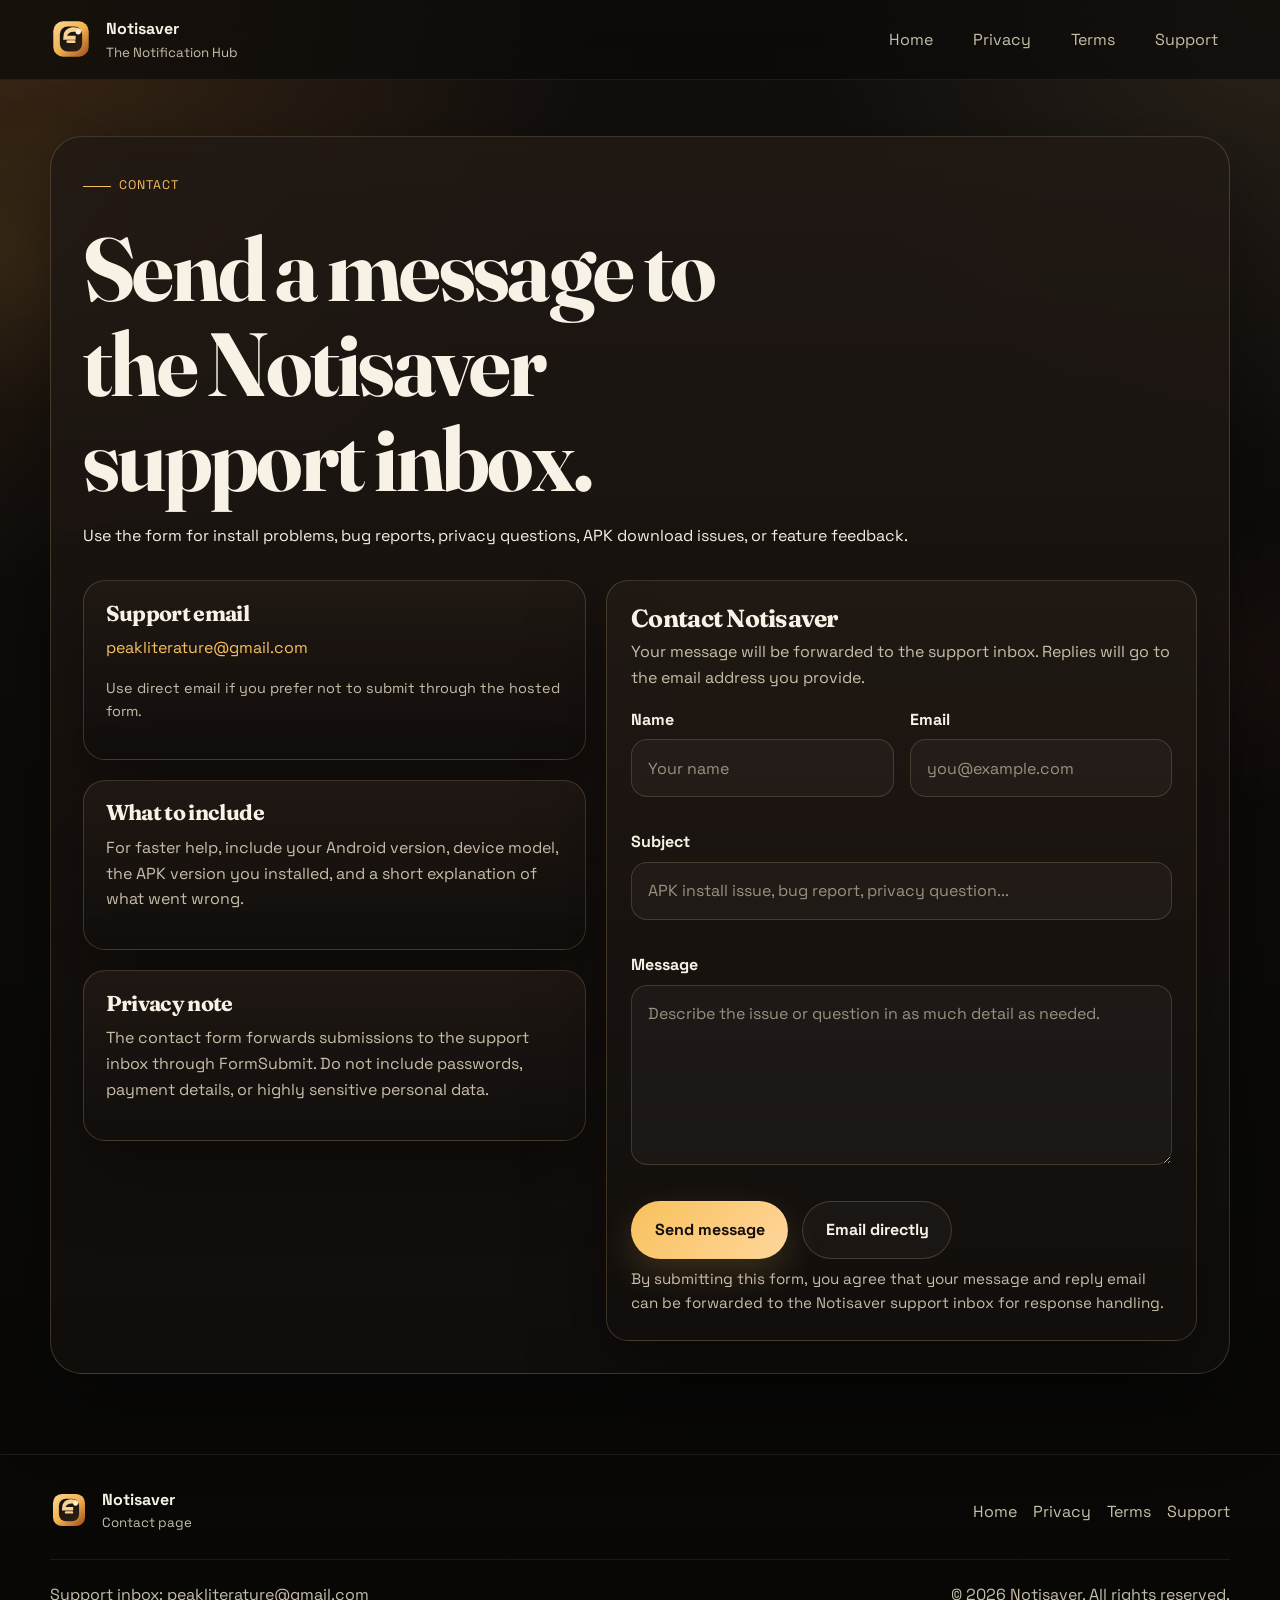
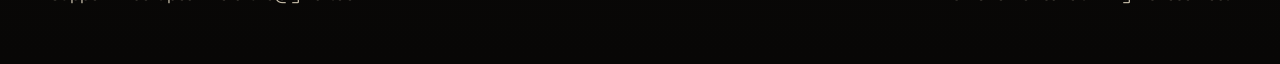
==== contact.html @ 17a8ab00 "Add contact form and refresh legal pages" ====
<!DOCTYPE html>
<html lang="en">
<head>
  <meta charset="utf-8">
  <meta name="viewport" content="width=device-width, initial-scale=1">
  <title>Contact | Notisaver</title>
  <meta name="description" content="Contact Notisaver support for install help, feedback, privacy questions, and APK issues.">
  <meta name="theme-color" content="#0f0d0c">
  <link rel="preconnect" href="https://fonts.googleapis.com">
  <link rel="preconnect" href="https://fonts.gstatic.com" crossorigin>
  <link href="https://fonts.googleapis.com/css2?family=Fraunces:opsz,wght@9..144,500;9..144,700&family=Space+Grotesk:wght@400;500;700&display=swap" rel="stylesheet">
  <link rel="icon" href="assets/icons/favicon.svg" type="image/svg+xml">
  <link rel="stylesheet" href="assets/css/styles.css">
  <script defer src="assets/js/site.js"></script>
</head>
<body class="inner-page">
  <a class="skip-link" href="#main">Skip to content</a>
  <div class="site-shell">
    <header class="site-header">
      <div class="container nav-wrap">
        <a class="brand" href="index.html" aria-label="Notisaver home">
          <img src="assets/icons/logo-mark.svg" alt="" width="42" height="42">
          <span>
            <strong>Notisaver</strong>
            <small>The Notification Hub</small>
          </span>
        </a>
        <button class="nav-toggle" type="button" aria-expanded="false" aria-controls="site-nav">
          <span></span>
          <span></span>
          <span></span>
          <span class="visually-hidden">Toggle navigation</span>
        </button>
        <nav class="site-nav" id="site-nav" aria-label="Primary">
          <a href="index.html">Home</a>
          <a href="privacy.html">Privacy</a>
          <a href="terms.html">Terms</a>
          <a href="support.html">Support</a>
        </nav>
      </div>
    </header>

    <main id="main" class="section">
      <div class="container legal-shell">
        <header class="page-hero">
          <p class="eyebrow">Contact</p>
          <h1>Send a message to the Notisaver support inbox.</h1>
          <p>Use the form for install problems, bug reports, privacy questions, APK download issues, or feature feedback.</p>
        </header>

        <section class="contact-layout">
          <div class="contact-methods">
            <article class="contact-method-card">
              <h2>Support email</h2>
              <p><a href="mailto:peakliterature@gmail.com">peakliterature@gmail.com</a></p>
              <p class="tiny-note">Use direct email if you prefer not to submit through the hosted form.</p>
            </article>

            <article class="contact-method-card">
              <h2>What to include</h2>
              <p>For faster help, include your Android version, device model, the APK version you installed, and a short explanation of what went wrong.</p>
            </article>

            <article class="contact-method-card">
              <h2>Privacy note</h2>
              <p>The contact form forwards submissions to the support inbox through FormSubmit. Do not include passwords, payment details, or highly sensitive personal data.</p>
            </article>
          </div>

          <form class="contact-form" action="https://formsubmit.co/peakliterature@gmail.com" method="POST" data-contact-form>
            <h2>Contact Notisaver</h2>
            <p>Your message will be forwarded to the support inbox. Replies will go to the email address you provide.</p>

            <input type="hidden" name="_subject" value="New Notisaver contact request">
            <input type="hidden" name="_template" value="table">
            <input type="hidden" name="_autoresponse" value="Thanks for contacting Notisaver. Your message has been received. If a reply is needed, the support inbox will respond to the email address you submitted.">
            <input type="hidden" name="_next" value="">
            <input type="hidden" name="_url" value="">
            <input type="hidden" name="_captcha" value="true">

            <div class="form-honeypot" aria-hidden="true">
              <label for="website">Website</label>
              <input id="website" type="text" name="_honey" tabindex="-1" autocomplete="off">
            </div>

            <div class="form-grid">
              <div class="form-field">
                <label for="contact-name">Name</label>
                <input id="contact-name" type="text" name="name" placeholder="Your name" required>
              </div>

              <div class="form-field">
                <label for="contact-email">Email</label>
                <input id="contact-email" type="email" name="email" placeholder="you@example.com" required>
              </div>

              <div class="form-field field-span">
                <label for="contact-subject">Subject</label>
                <input id="contact-subject" type="text" name="topic" placeholder="APK install issue, bug report, privacy question..." required>
              </div>

              <div class="form-field field-span">
                <label for="contact-message">Message</label>
                <textarea id="contact-message" name="message" placeholder="Describe the issue or question in as much detail as needed." required></textarea>
              </div>
            </div>

            <div class="form-actions">
              <button class="button button-primary" type="submit">Send message</button>
              <a class="link-button" href="mailto:peakliterature@gmail.com?subject=Notisaver%20Support">Email directly</a>
            </div>

            <p class="form-note">By submitting this form, you agree that your message and reply email can be forwarded to the Notisaver support inbox for response handling.</p>
          </form>
        </section>
      </div>
    </main>

    <footer class="site-footer">
      <div class="container footer-grid">
        <div>
          <a class="brand brand-footer" href="index.html">
            <img src="assets/icons/logo-mark.svg" alt="" width="38" height="38">
            <span>
              <strong>Notisaver</strong>
              <small>Contact page</small>
            </span>
          </a>
        </div>
        <nav class="footer-links" aria-label="Footer">
          <a href="index.html">Home</a>
          <a href="privacy.html">Privacy</a>
          <a href="terms.html">Terms</a>
          <a href="support.html">Support</a>
        </nav>
      </div>
      <div class="container footer-meta">
        <p>Support inbox: peakliterature@gmail.com</p>
        <p>&copy; <span data-year></span> Notisaver. All rights reserved.</p>
      </div>
    </footer>
  </div>
</body>
</html>
---- assets/css/styles.css ----
:root {
  --bg: #0f0d0c;
  --bg-elevated: rgba(29, 22, 18, 0.88);
  --panel: rgba(21, 17, 14, 0.88);
  --panel-strong: rgba(15, 12, 10, 0.96);
  --stroke: rgba(255, 227, 166, 0.18);
  --stroke-strong: rgba(255, 227, 166, 0.36);
  --text: #f7f1e6;
  --muted: #c7bea9;
  --accent: #f8c15c;
  --accent-deep: #ff9d37;
  --accent-soft: rgba(248, 193, 92, 0.16);
  --success: #89c7a5;
  --shadow: 0 28px 80px rgba(0, 0, 0, 0.38);
  --radius-xl: 32px;
  --radius-lg: 22px;
  --radius-md: 16px;
  --radius-sm: 12px;
  --container: 1180px;
}

*,
*::before,
*::after {
  box-sizing: border-box;
}

html {
  scroll-behavior: smooth;
}

body {
  margin: 0;
  min-width: 320px;
  font-family: "Space Grotesk", sans-serif;
  color: var(--text);
  background:
    radial-gradient(circle at top left, rgba(255, 159, 56, 0.17), transparent 28%),
    radial-gradient(circle at top right, rgba(255, 212, 130, 0.1), transparent 22%),
    linear-gradient(180deg, #120f0e 0%, #0d0b0a 45%, #080706 100%);
  line-height: 1.6;
}

body::before,
body::after {
  content: "";
  position: fixed;
  inset: auto;
  width: 320px;
  height: 320px;
  border-radius: 50%;
  filter: blur(14px);
  opacity: 0.22;
  pointer-events: none;
  z-index: 0;
}

body::before {
  top: 100px;
  left: -140px;
  background: radial-gradient(circle, rgba(248, 193, 92, 0.36) 0%, transparent 72%);
}

body::after {
  right: -120px;
  bottom: 8vh;
  background: radial-gradient(circle, rgba(255, 125, 84, 0.22) 0%, transparent 70%);
}

img {
  display: block;
  max-width: 100%;
}

a {
  color: inherit;
  text-decoration: none;
}

p,
ul {
  margin-top: 0;
}

button,
a {
  -webkit-tap-highlight-color: transparent;
}

button,
input,
textarea,
select {
  font: inherit;
}

.site-shell {
  position: relative;
  z-index: 1;
}

.container {
  width: min(var(--container), calc(100% - 2rem));
  margin: 0 auto;
}

.section {
  padding: 5rem 0;
}

.section-alt {
  background: linear-gradient(180deg, rgba(255, 238, 210, 0.02), rgba(255, 238, 210, 0.01));
}

.site-header {
  position: sticky;
  top: 0;
  z-index: 20;
  backdrop-filter: blur(20px);
  background: rgba(12, 10, 9, 0.72);
  border-bottom: 1px solid rgba(255, 227, 166, 0.08);
}

.nav-wrap {
  display: flex;
  align-items: center;
  justify-content: space-between;
  gap: 1rem;
  padding: 1rem 0;
}

.brand {
  display: inline-flex;
  align-items: center;
  gap: 0.85rem;
}

.brand strong,
.brand-footer strong {
  display: block;
  font-size: 1rem;
}

.brand small,
.brand-footer small {
  display: block;
  color: var(--muted);
}

.site-nav {
  display: flex;
  align-items: center;
  gap: 1rem;
}

.site-nav a {
  color: var(--muted);
  padding: 0.45rem 0.75rem;
  border-radius: 999px;
  transition: color 160ms ease, background-color 160ms ease;
}

.site-nav a:hover,
.site-nav a:focus-visible {
  color: var(--text);
  background: rgba(255, 227, 166, 0.08);
}

.nav-toggle {
  display: none;
  width: 52px;
  height: 52px;
  padding: 0;
  border: 1px solid var(--stroke);
  border-radius: 16px;
  background: rgba(255, 255, 255, 0.02);
  color: var(--text);
}

.nav-toggle span {
  display: block;
  width: 22px;
  height: 2px;
  margin: 4px auto;
  background: currentColor;
}

.skip-link,
.visually-hidden {
  position: absolute;
  width: 1px;
  height: 1px;
  padding: 0;
  margin: -1px;
  overflow: hidden;
  clip: rect(0, 0, 0, 0);
  white-space: nowrap;
  border: 0;
}

.skip-link:focus {
  top: 1rem;
  left: 1rem;
  width: auto;
  height: auto;
  clip: auto;
  margin: 0;
  padding: 0.8rem 1rem;
  color: #000;
  background: #fff;
  border-radius: 0.75rem;
  z-index: 30;
}

.hero-grid,
.cta-grid,
.footer-grid {
  display: grid;
  grid-template-columns: 1.05fr 0.95fr;
  gap: 2rem;
  align-items: center;
}

.hero {
  padding: 4rem 0 3rem;
}

.eyebrow {
  display: inline-flex;
  align-items: center;
  gap: 0.5rem;
  color: var(--accent);
  letter-spacing: 0.08em;
  text-transform: uppercase;
  font-size: 0.78rem;
}

.eyebrow::before {
  content: "";
  width: 28px;
  height: 1px;
  background: currentColor;
}

h1,
h2,
h3 {
  margin-top: 0;
  line-height: 1.06;
}

h1,
h2 {
  font-family: "Fraunces", serif;
  letter-spacing: -0.03em;
}

h1 {
  max-width: 12ch;
  margin: 0.8rem 0 1rem;
  font-size: clamp(3rem, 7vw, 5.8rem);
}

h2 {
  margin-bottom: 0.9rem;
  font-size: clamp(2rem, 4vw, 3.5rem);
}

.lede,
.section-heading p,
.slide-copy p,
.pricing-card p,
.review-card p,
.step-card p,
.faq-panel p,
.cta-copy p,
.legal-section p,
.support-card li,
.contact-panel p,
.footer-meta p {
  color: var(--muted);
}

.hero-actions {
  display: flex;
  flex-wrap: wrap;
  gap: 0.9rem;
  margin: 1.8rem 0 2rem;
}

.button {
  display: inline-flex;
  align-items: center;
  justify-content: center;
  min-height: 52px;
  padding: 0.95rem 1.4rem;
  border: 1px solid transparent;
  border-radius: 999px;
  font-weight: 700;
  transition: transform 160ms ease, border-color 160ms ease, background-color 160ms ease;
}

.button:hover,
.button:focus-visible {
  transform: translateY(-2px);
}

.button-primary {
  color: #130f0d;
  background: linear-gradient(135deg, var(--accent) 0%, #ffd69c 100%);
  box-shadow: 0 14px 36px rgba(248, 193, 92, 0.18);
}

.button-secondary {
  border-color: var(--stroke);
  background: rgba(255, 255, 255, 0.03);
}

.metric-row,
.plan-list,
.support-list {
  padding-left: 0;
  list-style: none;
}

.metric-row {
  display: grid;
  grid-template-columns: repeat(3, minmax(0, 1fr));
  gap: 1rem;
}

.metric-row li,
.feature-card,
.pricing-card,
.review-card,
.step-card,
.support-card,
.qr-card,
.legal-shell,
.contact-panel {
  border: 1px solid var(--stroke);
  background: linear-gradient(180deg, rgba(33, 25, 20, 0.88), rgba(17, 14, 12, 0.92));
  box-shadow: var(--shadow);
}

.metric-row li {
  padding: 1rem;
  border-radius: var(--radius-md);
}

.metric-row strong {
  display: block;
  margin-bottom: 0.25rem;
  font-size: 1.25rem;
}

.device-stack {
  position: relative;
  min-height: 640px;
}

.device-card {
  position: absolute;
  overflow: hidden;
  border: 1px solid rgba(255, 227, 166, 0.22);
  border-radius: 38px;
  background: rgba(0, 0, 0, 0.32);
  box-shadow: var(--shadow);
}

.device-card-main {
  inset: 4% 8% 0 auto;
  width: min(78%, 400px);
  z-index: 2;
  animation: floatCardMain 7s ease-in-out infinite;
}

.device-card-top {
  top: 0;
  left: 0;
  width: min(46%, 220px);
  z-index: 1;
  animation: floatCardTop 7s ease-in-out infinite;
}

.device-card-bottom {
  right: 0;
  bottom: 0;
  width: min(45%, 230px);
  animation: floatCardBottom 7s ease-in-out infinite -2s;
}

.status-strip {
  padding: 1rem 0 0;
}

.status-grid {
  display: grid;
  grid-template-columns: repeat(4, minmax(0, 1fr));
  gap: 1rem;
}

.status-grid > div {
  padding: 1rem 1.1rem;
  border-top: 1px solid var(--stroke);
  color: var(--muted);
}

.strip-label {
  display: block;
  margin-bottom: 0.25rem;
  font-size: 0.82rem;
  text-transform: uppercase;
  letter-spacing: 0.08em;
}

.status-grid strong {
  color: var(--text);
}

.section-heading {
  max-width: 720px;
  margin-bottom: 2rem;
}

.feature-grid,
.review-grid,
.steps-grid {
  display: grid;
  gap: 1.25rem;
}

.feature-grid {
  grid-template-columns: repeat(3, minmax(0, 1fr));
}

.review-grid {
  grid-template-columns: repeat(3, minmax(0, 1fr));
}

.steps-grid {
  grid-template-columns: repeat(3, minmax(0, 1fr));
}

.feature-card,
.review-card,
.step-card,
.pricing-card,
.support-card {
  position: relative;
  padding: 1.4rem;
  border-radius: var(--radius-lg);
}

.feature-card::before,
.pricing-card-featured::before,
.step-card::before {
  content: "";
  position: absolute;
  inset: 0;
  border-radius: inherit;
  background: linear-gradient(160deg, rgba(248, 193, 92, 0.1), transparent 36%);
  pointer-events: none;
}

.feature-index,
.step-card span,
.review-score {
  display: inline-flex;
  align-items: center;
  justify-content: center;
  min-width: 52px;
  min-height: 52px;
  margin-bottom: 1rem;
  padding: 0.4rem 0.75rem;
  border-radius: 16px;
  color: #1d1510;
  background: linear-gradient(135deg, var(--accent) 0%, #ffe1b1 100%);
  font-weight: 700;
}

.carousel {
  border: 1px solid var(--stroke);
  border-radius: var(--radius-xl);
  background: linear-gradient(180deg, rgba(28, 21, 17, 0.9), rgba(10, 8, 7, 0.95));
  box-shadow: var(--shadow);
  overflow: hidden;
}

.carousel-stage {
  padding: 1.5rem;
}

.carousel-slide {
  display: grid;
  grid-template-columns: 1fr 0.88fr;
  gap: 1.5rem;
  align-items: center;
}

.slide-visual {
  padding: 1rem;
  border: 1px solid var(--stroke);
  border-radius: 28px;
  background: rgba(255, 255, 255, 0.03);
  text-align: center;
}

.slide-visual img {
  width: min(100%, 360px);
  height: auto;
  margin: 0 auto;
  border-radius: 24px;
}

.slide-copy h3 {
  font-size: 1.9rem;
}

.carousel-controls {
  display: flex;
  justify-content: center;
  gap: 0.7rem;
  padding: 0 1.5rem 1.5rem;
}

.dot-button {
  width: 14px;
  height: 14px;
  padding: 0;
  border: 0;
  border-radius: 50%;
  background: rgba(255, 227, 166, 0.26);
}

.dot-button.is-active {
  background: var(--accent);
  box-shadow: 0 0 0 6px rgba(248, 193, 92, 0.14);
}

.pricing-grid,
.support-grid {
  display: grid;
  grid-template-columns: repeat(2, minmax(0, 1fr));
  gap: 1.25rem;
}

.plan-name {
  margin-bottom: 0.3rem;
  color: var(--accent);
  text-transform: uppercase;
  letter-spacing: 0.08em;
}

.plan-price {
  margin-bottom: 1.2rem;
  font-size: 1.1rem;
}

.plan-list li,
.support-list li {
  position: relative;
  padding-left: 1.2rem;
  margin-bottom: 0.75rem;
  color: var(--muted);
}

.plan-list li::before,
.support-list li::before {
  content: "";
  position: absolute;
  top: 0.72rem;
  left: 0;
  width: 7px;
  height: 7px;
  border-radius: 50%;
  background: var(--accent);
}

.pricing-card-featured {
  border-color: var(--stroke-strong);
}

.faq-list {
  display: grid;
  gap: 1rem;
}

.faq-item {
  border: 1px solid var(--stroke);
  border-radius: var(--radius-md);
  overflow: hidden;
  background: rgba(255, 255, 255, 0.03);
}

.faq-button {
  width: 100%;
  padding: 1.15rem 1.2rem;
  border: 0;
  color: var(--text);
  text-align: left;
  background: transparent;
}

.faq-button[aria-expanded="true"] {
  color: var(--accent);
}

.faq-panel {
  padding: 0 1.2rem 1.1rem;
}

.cta-section {
  padding-bottom: 6rem;
}

.qr-card {
  padding: 1.5rem;
  border-radius: var(--radius-xl);
  text-align: center;
}

.qr-card strong {
  display: block;
  margin-top: 1rem;
  margin-bottom: 0.4rem;
}

.qr-card code {
  color: var(--text);
  word-break: break-all;
}

.qr-card .button {
  width: 100%;
  margin-top: 0.75rem;
}

.site-footer {
  padding: 2rem 0 2.5rem;
  border-top: 1px solid rgba(255, 227, 166, 0.08);
}

.footer-links {
  display: flex;
  flex-wrap: wrap;
  justify-content: flex-end;
  gap: 1rem;
}

.footer-links a {
  color: var(--muted);
}

.footer-meta {
  display: flex;
  justify-content: space-between;
  gap: 1rem;
  margin-top: 1.4rem;
  padding-top: 1.4rem;
  border-top: 1px solid rgba(255, 227, 166, 0.08);
}

.inner-page .section {
  padding-top: 3.5rem;
}

.legal-shell {
  padding: 2rem;
  border-radius: var(--radius-xl);
}

.centered-shell {
  max-width: 720px;
  text-align: center;
}

.page-hero {
  margin-bottom: 2rem;
}

.legal-section + .legal-section {
  margin-top: 1.75rem;
  padding-top: 1.75rem;
  border-top: 1px solid rgba(255, 227, 166, 0.08);
}

.contact-panel {
  display: grid;
  grid-template-columns: 1fr 0.85fr;
  gap: 1.5rem;
  margin-top: 2rem;
  padding: 1.5rem;
  border-radius: var(--radius-lg);
}

.contact-meta a {
  color: var(--accent);
}

.legal-intro-grid,
.contact-layout,
.contact-methods {
  display: grid;
  gap: 1.25rem;
}

.legal-intro-grid {
  grid-template-columns: repeat(3, minmax(0, 1fr));
  margin-bottom: 2rem;
}

.info-card,
.contact-method-card,
.contact-form,
.support-callout {
  border: 1px solid var(--stroke);
  border-radius: var(--radius-lg);
  background: linear-gradient(180deg, rgba(33, 25, 20, 0.88), rgba(17, 14, 12, 0.92));
  box-shadow: var(--shadow);
}

.info-card,
.contact-method-card,
.support-callout {
  padding: 1.35rem;
}

.info-card h2,
.contact-method-card h2,
.support-callout h2 {
  margin-bottom: 0.6rem;
  font-size: 1.35rem;
}

.info-card p,
.contact-method-card p,
.support-callout p,
.support-callout li {
  color: var(--muted);
}

.contact-layout {
  grid-template-columns: 0.92fr 1.08fr;
  align-items: start;
}

.contact-methods {
  grid-template-columns: 1fr;
}

.contact-method-card a,
.support-callout a,
.inline-link {
  color: var(--accent);
}

.contact-form {
  padding: 1.5rem;
}

.contact-form h2 {
  margin-bottom: 0.5rem;
  font-size: 1.55rem;
}

.contact-form p {
  color: var(--muted);
}

.form-grid {
  display: grid;
  grid-template-columns: repeat(2, minmax(0, 1fr));
  gap: 1rem;
}

.form-field {
  display: grid;
  gap: 0.45rem;
  margin-bottom: 1rem;
}

.form-field label {
  font-weight: 700;
}

.form-field input,
.form-field textarea {
  width: 100%;
  padding: 0.95rem 1rem;
  border: 1px solid rgba(255, 227, 166, 0.16);
  border-radius: 16px;
  color: var(--text);
  background: rgba(255, 255, 255, 0.03);
}

.form-field textarea {
  min-height: 180px;
  resize: vertical;
}

.form-field input::placeholder,
.form-field textarea::placeholder {
  color: rgba(199, 190, 169, 0.72);
}

.field-span {
  grid-column: 1 / -1;
}

.form-note {
  margin: 0.5rem 0 0;
  color: var(--muted);
  font-size: 0.95rem;
}

.form-actions {
  display: flex;
  flex-wrap: wrap;
  align-items: center;
  gap: 0.9rem;
  margin-top: 1.25rem;
}

.form-honeypot {
  display: none;
}

.link-button {
  display: inline-flex;
  align-items: center;
  justify-content: center;
  min-height: 52px;
  padding: 0.95rem 1.4rem;
  border: 1px solid var(--stroke);
  border-radius: 999px;
  color: var(--text);
  background: rgba(255, 255, 255, 0.03);
  font-weight: 700;
}

.tiny-note {
  display: block;
  margin-top: 0.4rem;
  color: var(--muted);
  font-size: 0.9rem;
}

.support-callout {
  margin-top: 2rem;
}

.support-callout ul {
  padding-left: 1rem;
}

.support-callout li + li {
  margin-top: 0.6rem;
}

:focus-visible {
  outline: 2px solid var(--accent);
  outline-offset: 4px;
}

@keyframes floatCardMain {
  0%,
  100% {
    transform: translateY(0);
  }

  50% {
    transform: translateY(-12px);
  }
}

@keyframes floatCardTop {
  0%,
  100% {
    transform: rotate(-9deg) translateY(0);
  }

  50% {
    transform: rotate(-9deg) translateY(-12px);
  }
}

@keyframes floatCardBottom {
  0%,
  100% {
    transform: rotate(10deg) translateY(0);
  }

  50% {
    transform: rotate(10deg) translateY(-12px);
  }
}

@media (max-width: 1100px) {
  .hero-grid,
  .cta-grid,
  .footer-grid,
  .carousel-slide,
  .contact-panel,
  .contact-layout {
    grid-template-columns: 1fr;
  }

  .feature-grid,
  .review-grid,
  .legal-intro-grid {
    grid-template-columns: repeat(2, minmax(0, 1fr));
  }

  .steps-grid,
  .status-grid,
  .pricing-grid,
  .support-grid {
    grid-template-columns: 1fr;
  }

  .footer-links,
  .footer-meta {
    justify-content: flex-start;
  }
}

@media (max-width: 860px) {
  .js-enabled .nav-toggle {
    display: inline-flex;
    flex-direction: column;
    justify-content: center;
  }

  .js-enabled .site-nav {
    position: absolute;
    top: calc(100% + 0.75rem);
    left: 1rem;
    right: 1rem;
    display: none;
    flex-direction: column;
    align-items: stretch;
    padding: 0.75rem;
    border: 1px solid var(--stroke);
    border-radius: 24px;
    background: rgba(18, 14, 12, 0.98);
    box-shadow: var(--shadow);
  }

  .js-enabled .site-nav.is-open {
    display: flex;
  }

  .site-nav a {
    padding: 0.8rem 0.9rem;
  }

  .device-stack {
    min-height: 520px;
  }

  .metric-row,
  .feature-grid,
  .review-grid,
  .steps-grid,
  .legal-intro-grid,
  .form-grid {
    grid-template-columns: 1fr;
  }
}

@media (max-width: 680px) {
  .container {
    width: min(var(--container), calc(100% - 1.25rem));
  }

  .section {
    padding: 4rem 0;
  }

  .hero {
    padding-top: 2.5rem;
  }

  .hero-actions,
  .footer-links,
  .footer-meta {
    flex-direction: column;
    align-items: stretch;
  }

  .button {
    width: 100%;
  }

  .device-stack {
    min-height: 420px;
  }

  .device-card-main {
    inset: 8% 3% 0 auto;
    width: min(84%, 360px);
  }

  .legal-shell,
  .feature-card,
  .pricing-card,
  .review-card,
  .step-card,
  .support-card,
  .qr-card {
    padding: 1.2rem;
  }
}

@media (prefers-reduced-motion: reduce) {
  html {
    scroll-behavior: auto;
  }

  *,
  *::before,
  *::after {
    animation-duration: 0.01ms !important;
    animation-iteration-count: 1 !important;
    transition-duration: 0.01ms !important;
  }
}
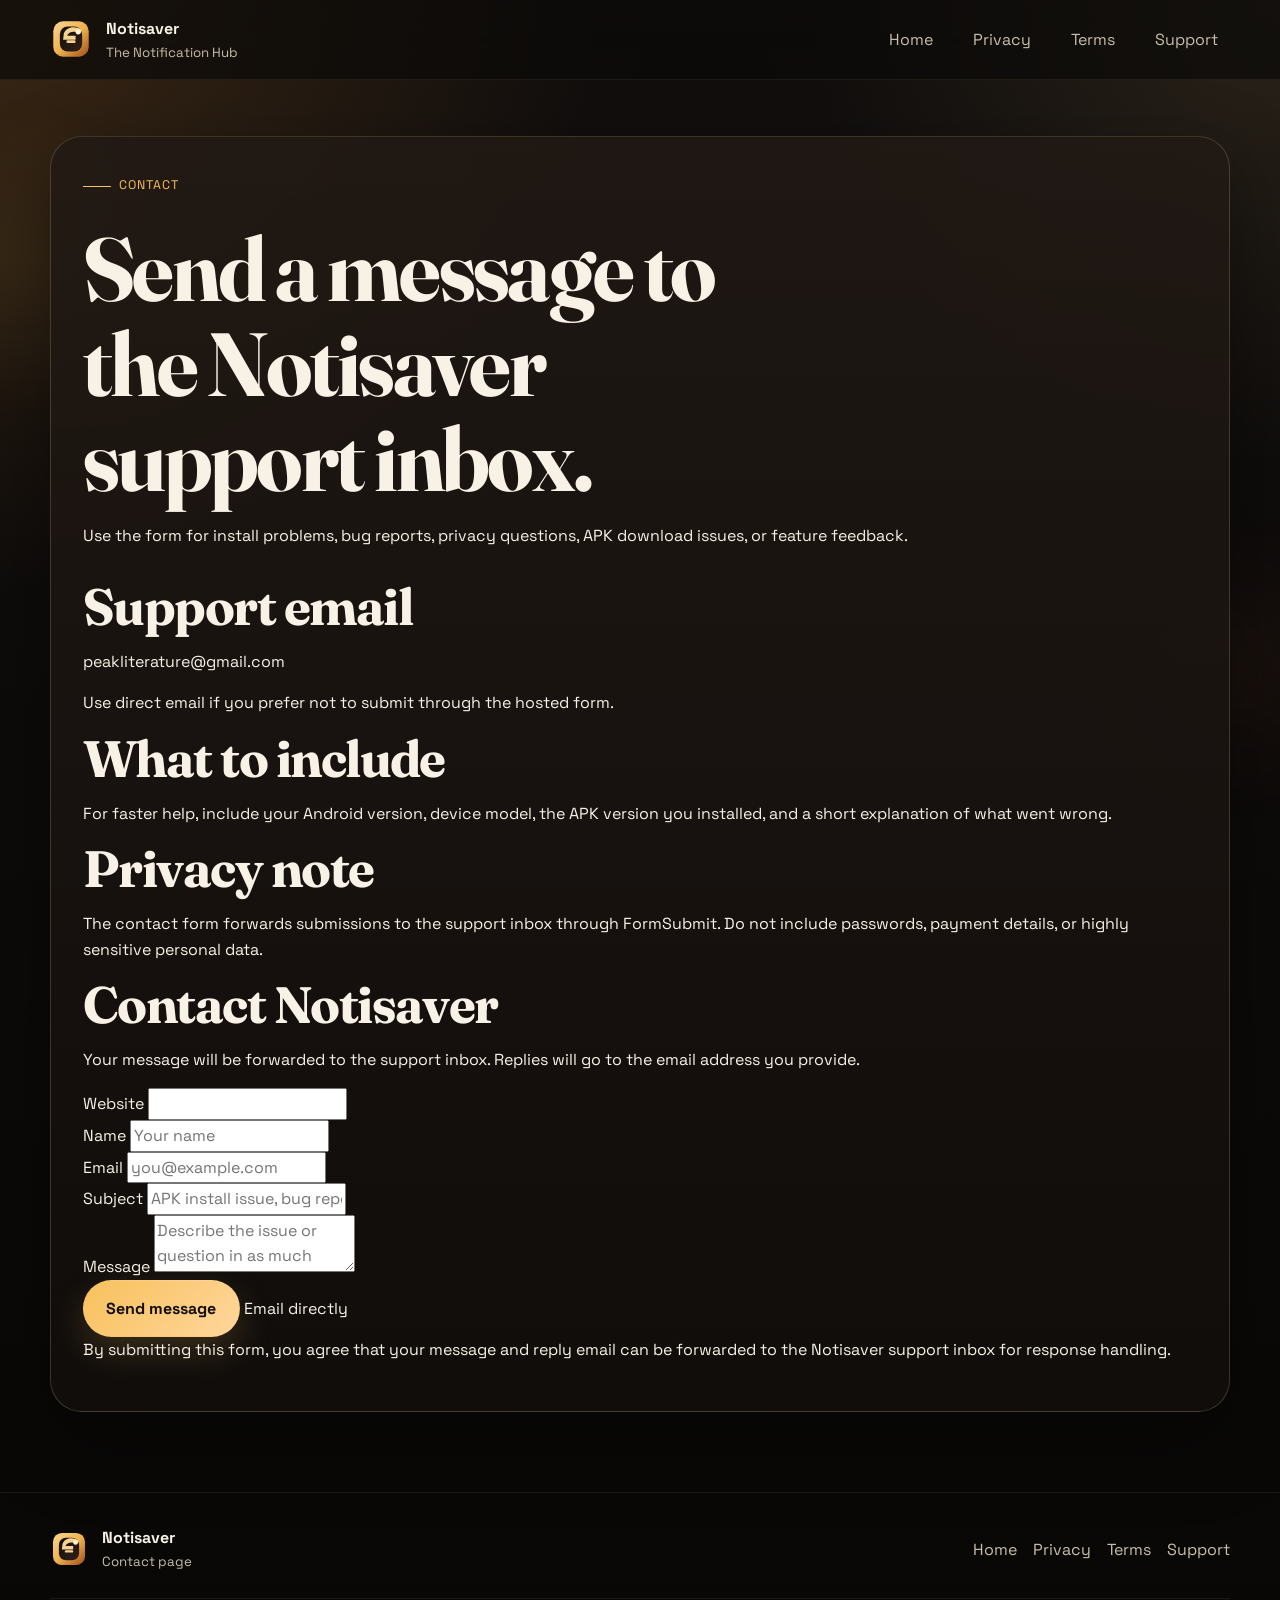
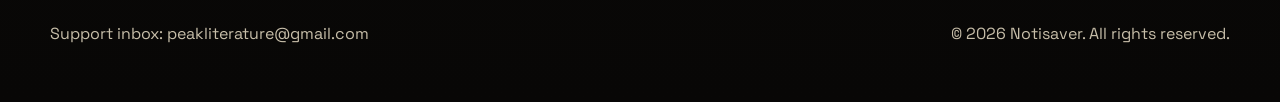
==== commit 6986a8e8: "Fix redirect loop: remove Netlify files, fix contact form redirect URL" ====
--- a/contact.html
+++ b/contact.html
@@ -74,8 +74,7 @@
             <input type="hidden" name="_subject" value="New Notisaver contact request">
             <input type="hidden" name="_template" value="table">
             <input type="hidden" name="_autoresponse" value="Thanks for contacting Notisaver. Your message has been received. If a reply is needed, the support inbox will respond to the email address you submitted.">
-            <input type="hidden" name="_next" value="">
-            <input type="hidden" name="_url" value="">
+            <input type="hidden" name="_next" value="https://notisaver.pages.dev/contact-success">
             <input type="hidden" name="_captcha" value="true">
 
             <div class="form-honeypot" aria-hidden="true">
--- a/assets/css/styles.css
+++ b/assets/css/styles.css
@@ -554,7 +554,14 @@
 
 .plan-price {
   margin-bottom: 1.2rem;
-  font-size: 1.1rem;
+  font-size: 1.8rem;
+  font-weight: 700;
+}
+
+.price-period {
+  font-size: 0.9rem;
+  font-weight: 400;
+  color: var(--muted);
 }
 
 .plan-list li,
@@ -698,166 +705,6 @@
   color: var(--accent);
 }
 
-.legal-intro-grid,
-.contact-layout,
-.contact-methods {
-  display: grid;
-  gap: 1.25rem;
-}
-
-.legal-intro-grid {
-  grid-template-columns: repeat(3, minmax(0, 1fr));
-  margin-bottom: 2rem;
-}
-
-.info-card,
-.contact-method-card,
-.contact-form,
-.support-callout {
-  border: 1px solid var(--stroke);
-  border-radius: var(--radius-lg);
-  background: linear-gradient(180deg, rgba(33, 25, 20, 0.88), rgba(17, 14, 12, 0.92));
-  box-shadow: var(--shadow);
-}
-
-.info-card,
-.contact-method-card,
-.support-callout {
-  padding: 1.35rem;
-}
-
-.info-card h2,
-.contact-method-card h2,
-.support-callout h2 {
-  margin-bottom: 0.6rem;
-  font-size: 1.35rem;
-}
-
-.info-card p,
-.contact-method-card p,
-.support-callout p,
-.support-callout li {
-  color: var(--muted);
-}
-
-.contact-layout {
-  grid-template-columns: 0.92fr 1.08fr;
-  align-items: start;
-}
-
-.contact-methods {
-  grid-template-columns: 1fr;
-}
-
-.contact-method-card a,
-.support-callout a,
-.inline-link {
-  color: var(--accent);
-}
-
-.contact-form {
-  padding: 1.5rem;
-}
-
-.contact-form h2 {
-  margin-bottom: 0.5rem;
-  font-size: 1.55rem;
-}
-
-.contact-form p {
-  color: var(--muted);
-}
-
-.form-grid {
-  display: grid;
-  grid-template-columns: repeat(2, minmax(0, 1fr));
-  gap: 1rem;
-}
-
-.form-field {
-  display: grid;
-  gap: 0.45rem;
-  margin-bottom: 1rem;
-}
-
-.form-field label {
-  font-weight: 700;
-}
-
-.form-field input,
-.form-field textarea {
-  width: 100%;
-  padding: 0.95rem 1rem;
-  border: 1px solid rgba(255, 227, 166, 0.16);
-  border-radius: 16px;
-  color: var(--text);
-  background: rgba(255, 255, 255, 0.03);
-}
-
-.form-field textarea {
-  min-height: 180px;
-  resize: vertical;
-}
-
-.form-field input::placeholder,
-.form-field textarea::placeholder {
-  color: rgba(199, 190, 169, 0.72);
-}
-
-.field-span {
-  grid-column: 1 / -1;
-}
-
-.form-note {
-  margin: 0.5rem 0 0;
-  color: var(--muted);
-  font-size: 0.95rem;
-}
-
-.form-actions {
-  display: flex;
-  flex-wrap: wrap;
-  align-items: center;
-  gap: 0.9rem;
-  margin-top: 1.25rem;
-}
-
-.form-honeypot {
-  display: none;
-}
-
-.link-button {
-  display: inline-flex;
-  align-items: center;
-  justify-content: center;
-  min-height: 52px;
-  padding: 0.95rem 1.4rem;
-  border: 1px solid var(--stroke);
-  border-radius: 999px;
-  color: var(--text);
-  background: rgba(255, 255, 255, 0.03);
-  font-weight: 700;
-}
-
-.tiny-note {
-  display: block;
-  margin-top: 0.4rem;
-  color: var(--muted);
-  font-size: 0.9rem;
-}
-
-.support-callout {
-  margin-top: 2rem;
-}
-
-.support-callout ul {
-  padding-left: 1rem;
-}
-
-.support-callout li + li {
-  margin-top: 0.6rem;
-}
-
 :focus-visible {
   outline: 2px solid var(--accent);
   outline-offset: 4px;
@@ -901,14 +748,12 @@
   .cta-grid,
   .footer-grid,
   .carousel-slide,
-  .contact-panel,
-  .contact-layout {
+  .contact-panel {
     grid-template-columns: 1fr;
   }
 
   .feature-grid,
-  .review-grid,
-  .legal-intro-grid {
+  .review-grid {
     grid-template-columns: repeat(2, minmax(0, 1fr));
   }
 
@@ -962,9 +807,7 @@
   .metric-row,
   .feature-grid,
   .review-grid,
-  .steps-grid,
-  .legal-intro-grid,
-  .form-grid {
+  .steps-grid {
     grid-template-columns: 1fr;
   }
 }
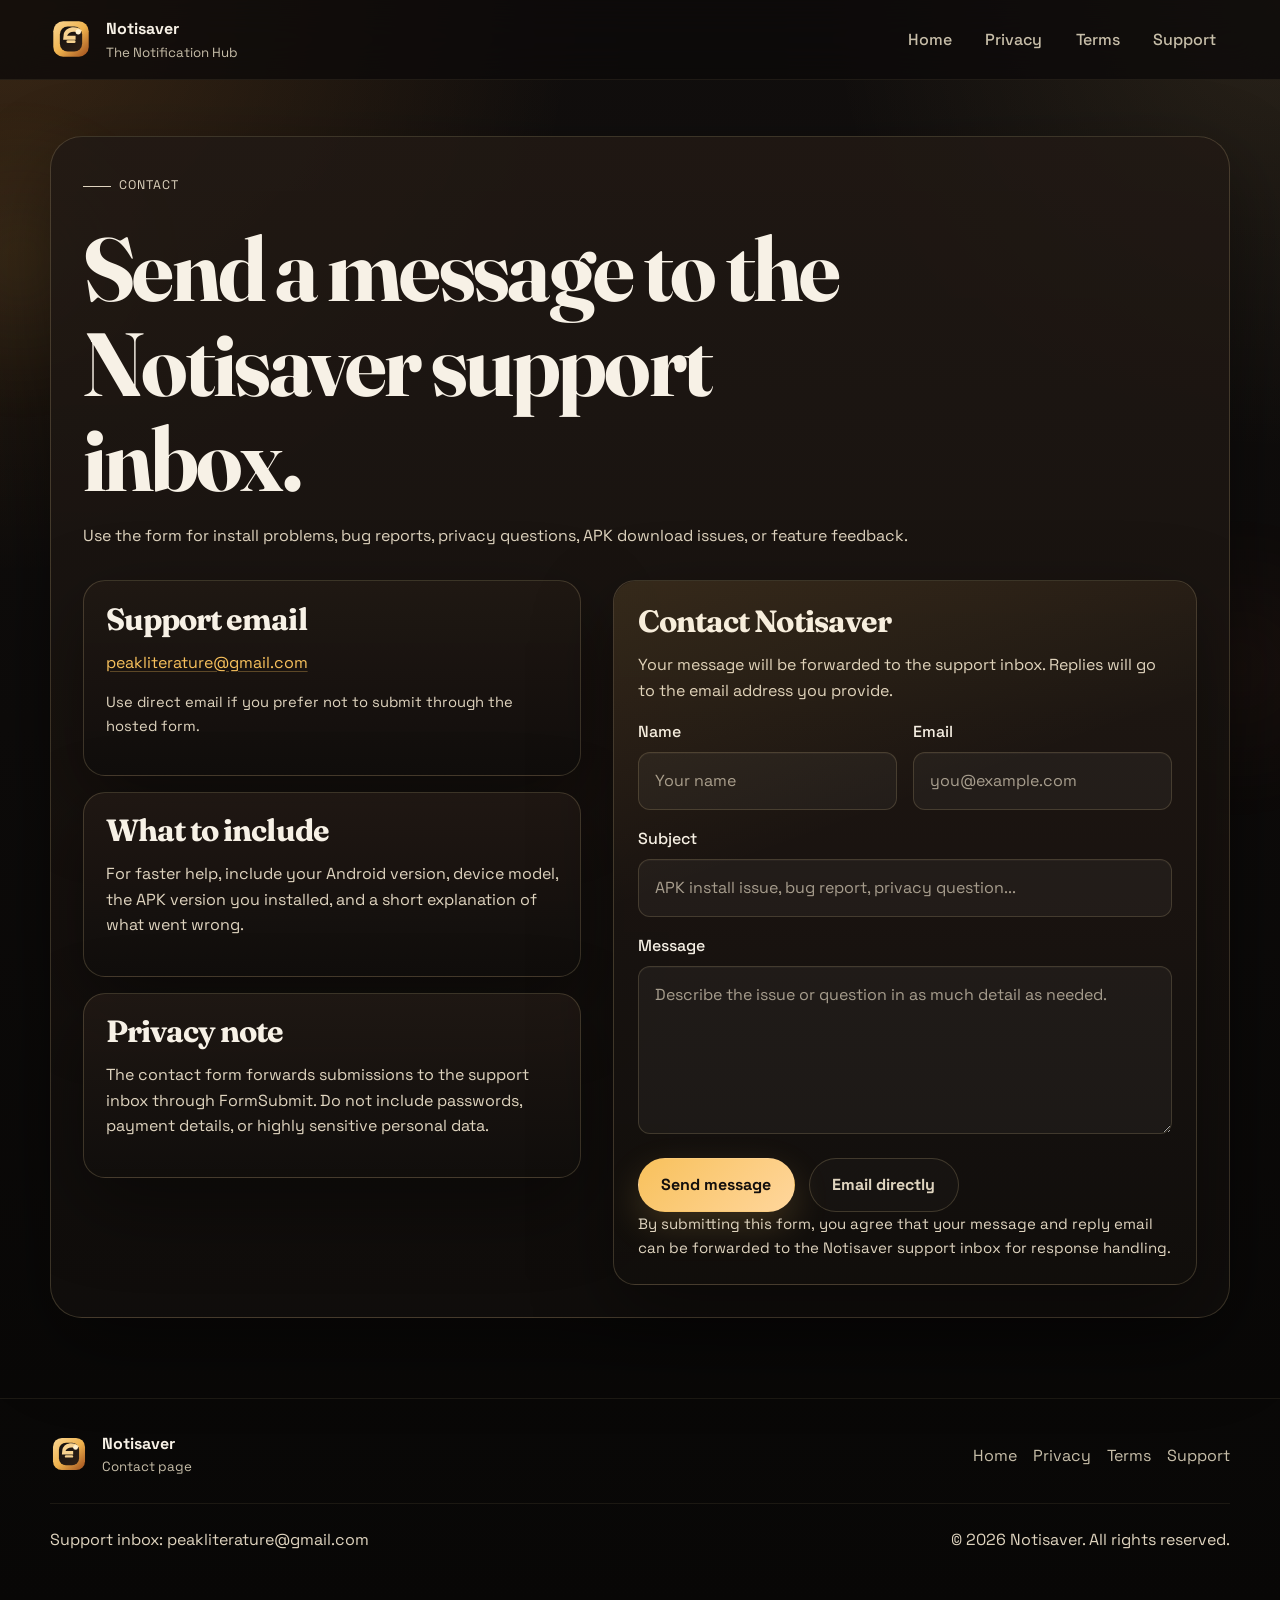
==== commit 8c735112: "Improve mobile layout and contact form styling" ====
--- a/contact.html
+++ b/contact.html
@@ -74,7 +74,7 @@
             <input type="hidden" name="_subject" value="New Notisaver contact request">
             <input type="hidden" name="_template" value="table">
             <input type="hidden" name="_autoresponse" value="Thanks for contacting Notisaver. Your message has been received. If a reply is needed, the support inbox will respond to the email address you submitted.">
-            <input type="hidden" name="_next" value="https://notisaver.pages.dev/contact-success">
+            <input type="hidden" name="_next" value="contact-success.html">
             <input type="hidden" name="_captcha" value="true">
 
             <div class="form-honeypot" aria-hidden="true">
--- a/assets/css/styles.css
+++ b/assets/css/styles.css
@@ -7,9 +7,12 @@
   --stroke-strong: rgba(255, 227, 166, 0.36);
   --text: #f7f1e6;
   --muted: #c7bea9;
+  --muted-strong: #dfd4bf;
   --accent: #f8c15c;
   --accent-deep: #ff9d37;
   --accent-soft: rgba(248, 193, 92, 0.16);
+  --input-bg: rgba(255, 255, 255, 0.04);
+  --input-bg-focus: rgba(255, 255, 255, 0.06);
   --success: #89c7a5;
   --shadow: 0 28px 80px rgba(0, 0, 0, 0.38);
   --radius-xl: 32px;
@@ -32,6 +35,7 @@
 body {
   margin: 0;
   min-width: 320px;
+  overflow-x: hidden;
   font-family: "Space Grotesk", sans-serif;
   color: var(--text);
   background:
@@ -70,6 +74,7 @@
 img {
   display: block;
   max-width: 100%;
+  height: auto;
 }
 
 a {
@@ -92,6 +97,12 @@
 textarea,
 select {
   font: inherit;
+  color: inherit;
+}
+
+textarea {
+  min-height: 168px;
+  resize: vertical;
 }
 
 .site-shell {
@@ -100,7 +111,7 @@
 }
 
 .container {
-  width: min(var(--container), calc(100% - 2rem));
+  width: min(var(--container), calc(100% - 2.5rem));
   margin: 0 auto;
 }
 
@@ -117,15 +128,17 @@
   top: 0;
   z-index: 20;
   backdrop-filter: blur(20px);
-  background: rgba(12, 10, 9, 0.72);
+  background: rgba(12, 10, 9, 0.78);
   border-bottom: 1px solid rgba(255, 227, 166, 0.08);
 }
 
 .nav-wrap {
+  position: relative;
   display: flex;
   align-items: center;
   justify-content: space-between;
   gap: 1rem;
+  min-height: 76px;
   padding: 1rem 0;
 }
 
@@ -133,6 +146,11 @@
   display: inline-flex;
   align-items: center;
   gap: 0.85rem;
+  min-width: 0;
+}
+
+.brand span {
+  min-width: 0;
 }
 
 .brand strong,
@@ -150,13 +168,16 @@
 .site-nav {
   display: flex;
   align-items: center;
-  gap: 1rem;
+  flex-wrap: wrap;
+  justify-content: flex-end;
+  gap: 0.4rem;
 }
 
 .site-nav a {
   color: var(--muted);
-  padding: 0.45rem 0.75rem;
+  padding: 0.5rem 0.85rem;
   border-radius: 999px;
+  font-weight: 500;
   transition: color 160ms ease, background-color 160ms ease;
 }
 
@@ -214,11 +235,33 @@
 
 .hero-grid,
 .cta-grid,
-.footer-grid {
+.footer-grid,
+.carousel-slide,
+.contact-layout,
+.contact-panel {
   display: grid;
-  grid-template-columns: 1.05fr 0.95fr;
   gap: 2rem;
   align-items: center;
+}
+
+.hero-grid,
+.cta-grid,
+.footer-grid {
+  grid-template-columns: 1.05fr 0.95fr;
+}
+
+.carousel-slide {
+  grid-template-columns: 1fr 0.88fr;
+  gap: 1.5rem;
+}
+
+.contact-layout {
+  grid-template-columns: minmax(0, 0.92fr) minmax(0, 1.08fr);
+  align-items: start;
+}
+
+.contact-panel {
+  grid-template-columns: minmax(0, 1fr) minmax(260px, 0.82fr);
 }
 
 .hero {
@@ -264,6 +307,11 @@
 h2 {
   margin-bottom: 0.9rem;
   font-size: clamp(2rem, 4vw, 3.5rem);
+}
+
+h3 {
+  margin-bottom: 0.8rem;
+  font-size: clamp(1.35rem, 2vw, 1.85rem);
 }
 
 .lede,
@@ -277,8 +325,20 @@
 .legal-section p,
 .support-card li,
 .contact-panel p,
-.footer-meta p {
-  color: var(--muted);
+.footer-meta p,
+.page-hero p,
+.info-card p,
+.support-callout p,
+.contact-method-card p,
+.contact-form p,
+.form-note,
+.tiny-note {
+  color: var(--muted-strong);
+}
+
+.hero-copy .lede {
+  max-width: 60ch;
+  font-size: clamp(1.05rem, 1.6vw, 1.18rem);
 }
 
 .hero-actions {
@@ -288,20 +348,24 @@
   margin: 1.8rem 0 2rem;
 }
 
-.button {
+.button,
+.link-button {
   display: inline-flex;
   align-items: center;
   justify-content: center;
-  min-height: 52px;
+  min-height: 54px;
   padding: 0.95rem 1.4rem;
   border: 1px solid transparent;
   border-radius: 999px;
   font-weight: 700;
-  transition: transform 160ms ease, border-color 160ms ease, background-color 160ms ease;
+  line-height: 1.1;
+  transition: transform 160ms ease, border-color 160ms ease, background-color 160ms ease, color 160ms ease;
 }
 
 .button:hover,
-.button:focus-visible {
+.button:focus-visible,
+.link-button:hover,
+.link-button:focus-visible {
   transform: translateY(-2px);
 }
 
@@ -314,6 +378,12 @@
 .button-secondary {
   border-color: var(--stroke);
   background: rgba(255, 255, 255, 0.03);
+}
+
+.link-button {
+  color: var(--muted-strong);
+  border-color: var(--stroke);
+  background: rgba(255, 255, 255, 0.02);
 }
 
 .metric-row,
@@ -337,7 +407,11 @@
 .support-card,
 .qr-card,
 .legal-shell,
-.contact-panel {
+.contact-panel,
+.info-card,
+.contact-method-card,
+.contact-form,
+.support-callout {
   border: 1px solid var(--stroke);
   background: linear-gradient(180deg, rgba(33, 25, 20, 0.88), rgba(17, 14, 12, 0.92));
   box-shadow: var(--shadow);
@@ -394,8 +468,21 @@
   padding: 1rem 0 0;
 }
 
+.status-grid,
+.feature-grid,
+.review-grid,
+.steps-grid,
+.pricing-grid,
+.support-grid,
+.legal-intro-grid,
+.contact-methods,
+.form-grid,
+.faq-list {
+  display: grid;
+  gap: 1.25rem;
+}
+
 .status-grid {
-  display: grid;
   grid-template-columns: repeat(4, minmax(0, 1fr));
   gap: 1rem;
 }
@@ -426,35 +513,48 @@
 .feature-grid,
 .review-grid,
 .steps-grid {
-  display: grid;
-  gap: 1.25rem;
-}
-
-.feature-grid {
   grid-template-columns: repeat(3, minmax(0, 1fr));
 }
 
-.review-grid {
+.pricing-grid,
+.support-grid {
+  grid-template-columns: repeat(2, minmax(0, 1fr));
+}
+
+.legal-intro-grid {
   grid-template-columns: repeat(3, minmax(0, 1fr));
-}
-
-.steps-grid {
-  grid-template-columns: repeat(3, minmax(0, 1fr));
+  margin-bottom: 2rem;
+}
+
+.contact-methods {
+  gap: 1rem;
+}
+
+.form-grid {
+  grid-template-columns: repeat(2, minmax(0, 1fr));
+  gap: 1rem;
 }
 
 .feature-card,
 .review-card,
 .step-card,
 .pricing-card,
-.support-card {
+.support-card,
+.info-card,
+.contact-method-card,
+.contact-form,
+.support-callout {
   position: relative;
-  padding: 1.4rem;
+  padding: 1.5rem;
   border-radius: var(--radius-lg);
 }
 
 .feature-card::before,
 .pricing-card-featured::before,
-.step-card::before {
+.step-card::before,
+.info-card::before,
+.contact-form::before,
+.support-callout::before {
   content: "";
   position: absolute;
   inset: 0;
@@ -491,13 +591,6 @@
   padding: 1.5rem;
 }
 
-.carousel-slide {
-  display: grid;
-  grid-template-columns: 1fr 0.88fr;
-  gap: 1.5rem;
-  align-items: center;
-}
-
 .slide-visual {
   padding: 1rem;
   border: 1px solid var(--stroke);
@@ -508,18 +601,18 @@
 
 .slide-visual img {
   width: min(100%, 360px);
-  height: auto;
   margin: 0 auto;
   border-radius: 24px;
 }
 
 .slide-copy h3 {
-  font-size: 1.9rem;
+  font-size: clamp(1.6rem, 2.4vw, 2rem);
 }
 
 .carousel-controls {
   display: flex;
   justify-content: center;
+  flex-wrap: wrap;
   gap: 0.7rem;
   padding: 0 1.5rem 1.5rem;
 }
@@ -538,13 +631,6 @@
   box-shadow: 0 0 0 6px rgba(248, 193, 92, 0.14);
 }
 
-.pricing-grid,
-.support-grid {
-  display: grid;
-  grid-template-columns: repeat(2, minmax(0, 1fr));
-  gap: 1.25rem;
-}
-
 .plan-name {
   margin-bottom: 0.3rem;
   color: var(--accent);
@@ -569,7 +655,7 @@
   position: relative;
   padding-left: 1.2rem;
   margin-bottom: 0.75rem;
-  color: var(--muted);
+  color: var(--muted-strong);
 }
 
 .plan-list li::before,
@@ -589,7 +675,6 @@
 }
 
 .faq-list {
-  display: grid;
   gap: 1rem;
 }
 
@@ -648,6 +733,10 @@
   border-top: 1px solid rgba(255, 227, 166, 0.08);
 }
 
+.footer-grid {
+  align-items: center;
+}
+
 .footer-links {
   display: flex;
   flex-wrap: wrap;
@@ -682,8 +771,17 @@
   text-align: center;
 }
 
+.centered-shell h1 {
+  margin-left: auto;
+  margin-right: auto;
+}
+
 .page-hero {
   margin-bottom: 2rem;
+}
+
+.page-hero h1 {
+  max-width: 14ch;
 }
 
 .legal-section + .legal-section {
@@ -692,17 +790,118 @@
   border-top: 1px solid rgba(255, 227, 166, 0.08);
 }
 
+.legal-section h2 {
+  font-size: clamp(1.5rem, 2.4vw, 2rem);
+}
+
+.info-card h2,
+.contact-method-card h2,
+.contact-form h2,
+.support-callout h2 {
+  font-size: clamp(1.6rem, 2.4vw, 2.2rem);
+}
+
+.inline-link,
+.legal-shell a:not(.button):not(.link-button) {
+  color: var(--accent);
+  text-decoration: underline;
+  text-decoration-color: rgba(248, 193, 92, 0.3);
+  text-underline-offset: 0.18em;
+}
+
 .contact-panel {
-  display: grid;
-  grid-template-columns: 1fr 0.85fr;
   gap: 1.5rem;
   margin-top: 2rem;
-  padding: 1.5rem;
+  padding: 1.6rem;
   border-radius: var(--radius-lg);
 }
 
-.contact-meta a {
+.contact-meta {
+  display: grid;
+  gap: 0.9rem;
+  align-content: center;
+  justify-items: start;
+}
+
+.contact-meta p {
+  margin-bottom: 0;
+}
+
+.contact-meta a:not(.button) {
   color: var(--accent);
+}
+
+.contact-method-card {
+  padding: 1.35rem;
+}
+
+.contact-form {
+  overflow: hidden;
+}
+
+.form-honeypot {
+  position: absolute;
+  left: -9999px;
+  opacity: 0;
+  pointer-events: none;
+}
+
+.form-field {
+  display: flex;
+  flex-direction: column;
+  gap: 0.45rem;
+}
+
+.field-span {
+  grid-column: 1 / -1;
+}
+
+.form-field label {
+  color: var(--text);
+  font-weight: 500;
+}
+
+.form-field input,
+.form-field textarea {
+  width: 100%;
+  padding: 0.95rem 1rem;
+  border: 1px solid rgba(255, 227, 166, 0.16);
+  border-radius: var(--radius-sm);
+  background: var(--input-bg);
+  box-shadow: inset 0 1px 0 rgba(255, 255, 255, 0.03);
+}
+
+.form-field input::placeholder,
+.form-field textarea::placeholder {
+  color: rgba(223, 212, 191, 0.7);
+}
+
+.form-field input:focus,
+.form-field textarea:focus {
+  border-color: rgba(248, 193, 92, 0.6);
+  background: var(--input-bg-focus);
+  outline: none;
+}
+
+.form-actions {
+  display: flex;
+  flex-wrap: wrap;
+  align-items: center;
+  gap: 0.9rem;
+  margin-top: 1.5rem;
+}
+
+.form-note {
+  margin-bottom: 0;
+  font-size: 0.94rem;
+}
+
+.tiny-note {
+  font-size: 0.92rem;
+}
+
+.support-callout {
+  margin-top: 2rem;
 }
 
 :focus-visible {
@@ -748,20 +947,25 @@
   .cta-grid,
   .footer-grid,
   .carousel-slide,
+  .contact-layout,
   .contact-panel {
     grid-template-columns: 1fr;
   }
 
   .feature-grid,
-  .review-grid {
+  .review-grid,
+  .legal-intro-grid {
     grid-template-columns: repeat(2, minmax(0, 1fr));
   }
 
   .steps-grid,
-  .status-grid,
   .pricing-grid,
   .support-grid {
     grid-template-columns: 1fr;
+  }
+
+  .status-grid {
+    grid-template-columns: repeat(2, minmax(0, 1fr));
   }
 
   .footer-links,
@@ -780,8 +984,8 @@
   .js-enabled .site-nav {
     position: absolute;
     top: calc(100% + 0.75rem);
-    left: 1rem;
-    right: 1rem;
+    left: 0;
+    right: 0;
     display: none;
     flex-direction: column;
     align-items: stretch;
@@ -797,7 +1001,7 @@
   }
 
   .site-nav a {
-    padding: 0.8rem 0.9rem;
+    padding: 0.85rem 0.95rem;
   }
 
   .device-stack {
@@ -807,7 +1011,9 @@
   .metric-row,
   .feature-grid,
   .review-grid,
-  .steps-grid {
+  .steps-grid,
+  .form-grid,
+  .legal-intro-grid {
     grid-template-columns: 1fr;
   }
 }
@@ -818,22 +1024,38 @@
   }
 
   .section {
-    padding: 4rem 0;
+    padding: 3.75rem 0;
   }
 
   .hero {
     padding-top: 2.5rem;
   }
 
+  h1 {
+    font-size: clamp(2.55rem, 13vw, 4.2rem);
+  }
+
+  h2 {
+    font-size: clamp(1.8rem, 8vw, 2.55rem);
+  }
+
   .hero-actions,
+  .form-actions,
   .footer-links,
   .footer-meta {
     flex-direction: column;
     align-items: stretch;
   }
 
-  .button {
+  .button,
+  .link-button {
     width: 100%;
+  }
+
+  .status-grid,
+  .pricing-grid,
+  .support-grid {
+    grid-template-columns: 1fr;
   }
 
   .device-stack {
@@ -843,6 +1065,14 @@
   .device-card-main {
     inset: 8% 3% 0 auto;
     width: min(84%, 360px);
+  }
+
+  .carousel-stage {
+    padding: 1.15rem;
+  }
+
+  .carousel-controls {
+    padding: 0 1.15rem 1.15rem;
   }
 
   .legal-shell,
@@ -851,8 +1081,55 @@
   .review-card,
   .step-card,
   .support-card,
-  .qr-card {
+  .qr-card,
+  .info-card,
+  .contact-method-card,
+  .contact-form,
+  .support-callout,
+  .contact-panel {
     padding: 1.2rem;
+  }
+}
+
+@media (max-width: 520px) {
+  .nav-wrap {
+    min-height: 68px;
+    padding: 0.85rem 0;
+  }
+
+  .brand {
+    gap: 0.65rem;
+  }
+
+  .brand strong,
+  .brand-footer strong {
+    font-size: 0.95rem;
+  }
+
+  .brand small,
+  .brand-footer small {
+    font-size: 0.84rem;
+  }
+
+  .nav-toggle {
+    width: 48px;
+    height: 48px;
+  }
+
+  .metric-row li {
+    padding: 0.9rem;
+  }
+
+  .device-stack {
+    min-height: 360px;
+  }
+
+  .device-card-top {
+    width: min(48%, 170px);
+  }
+
+  .device-card-bottom {
+    width: min(46%, 180px);
   }
 }
 
